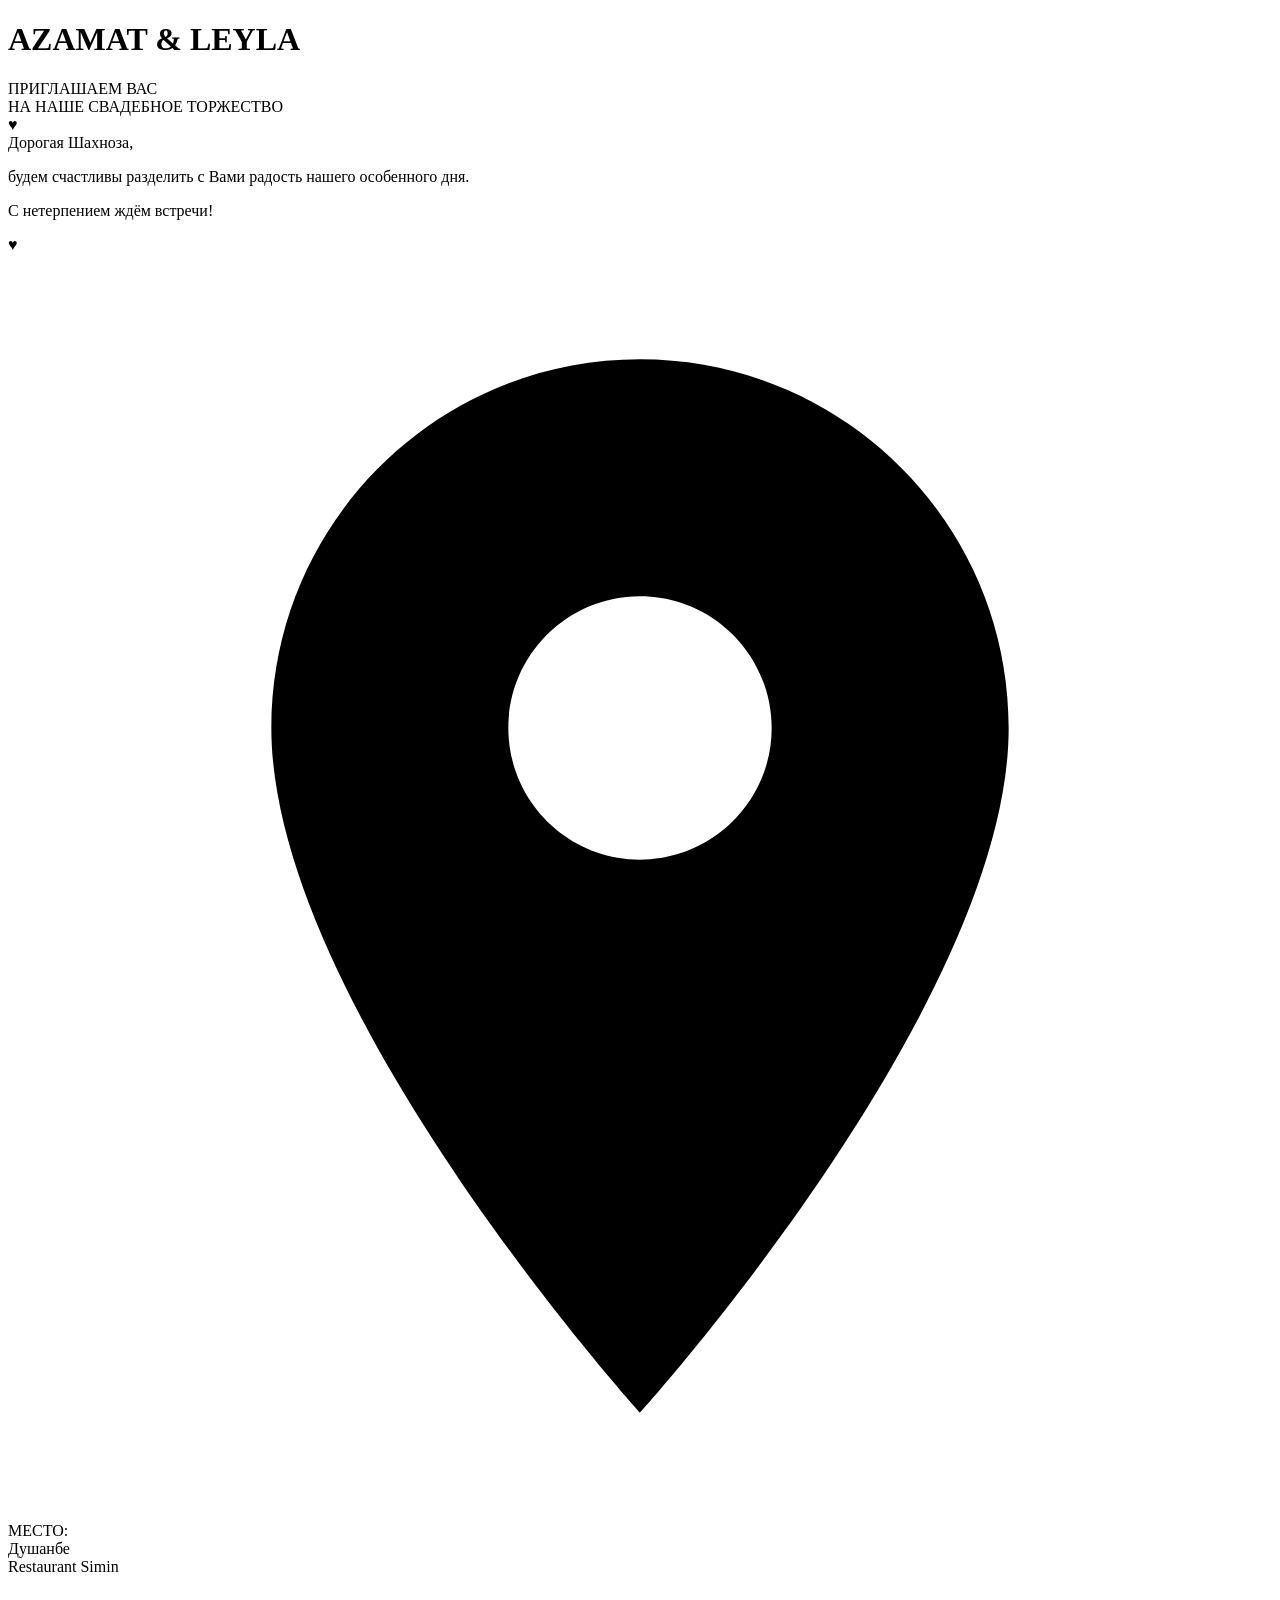
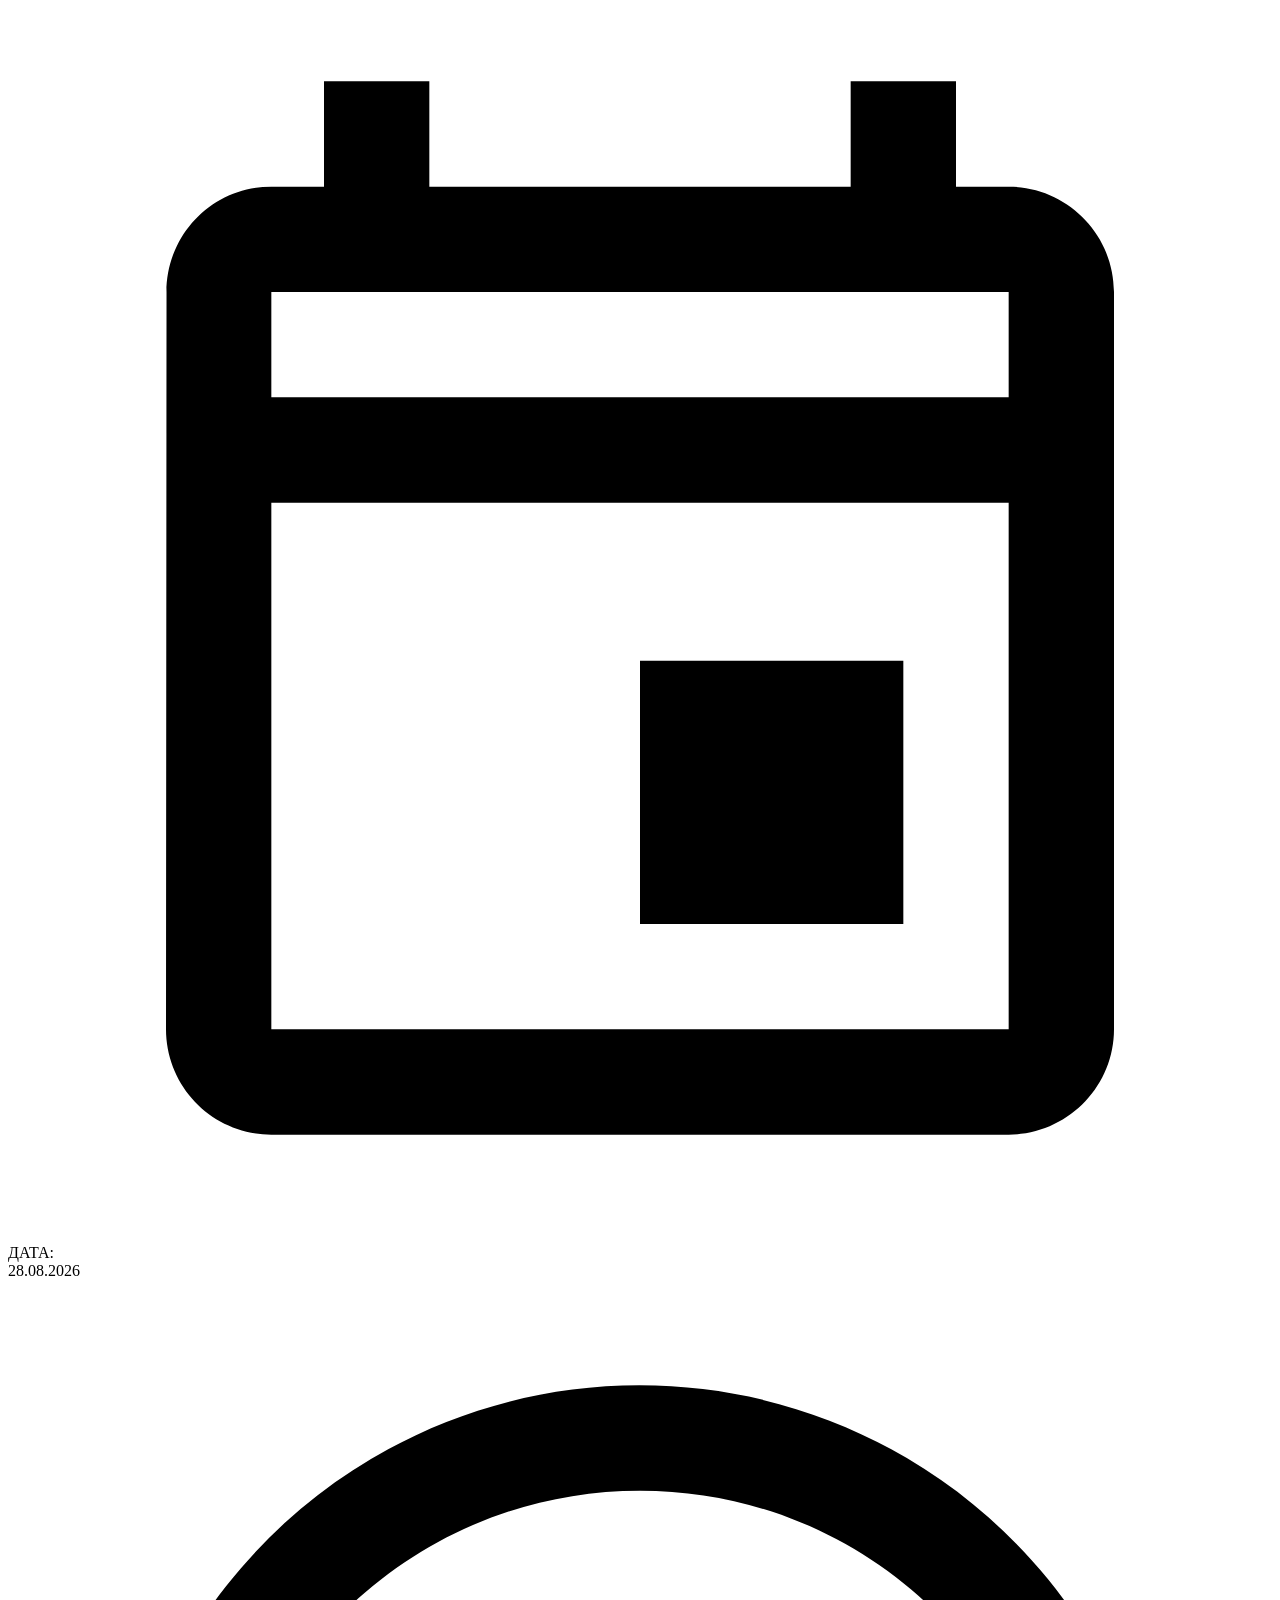
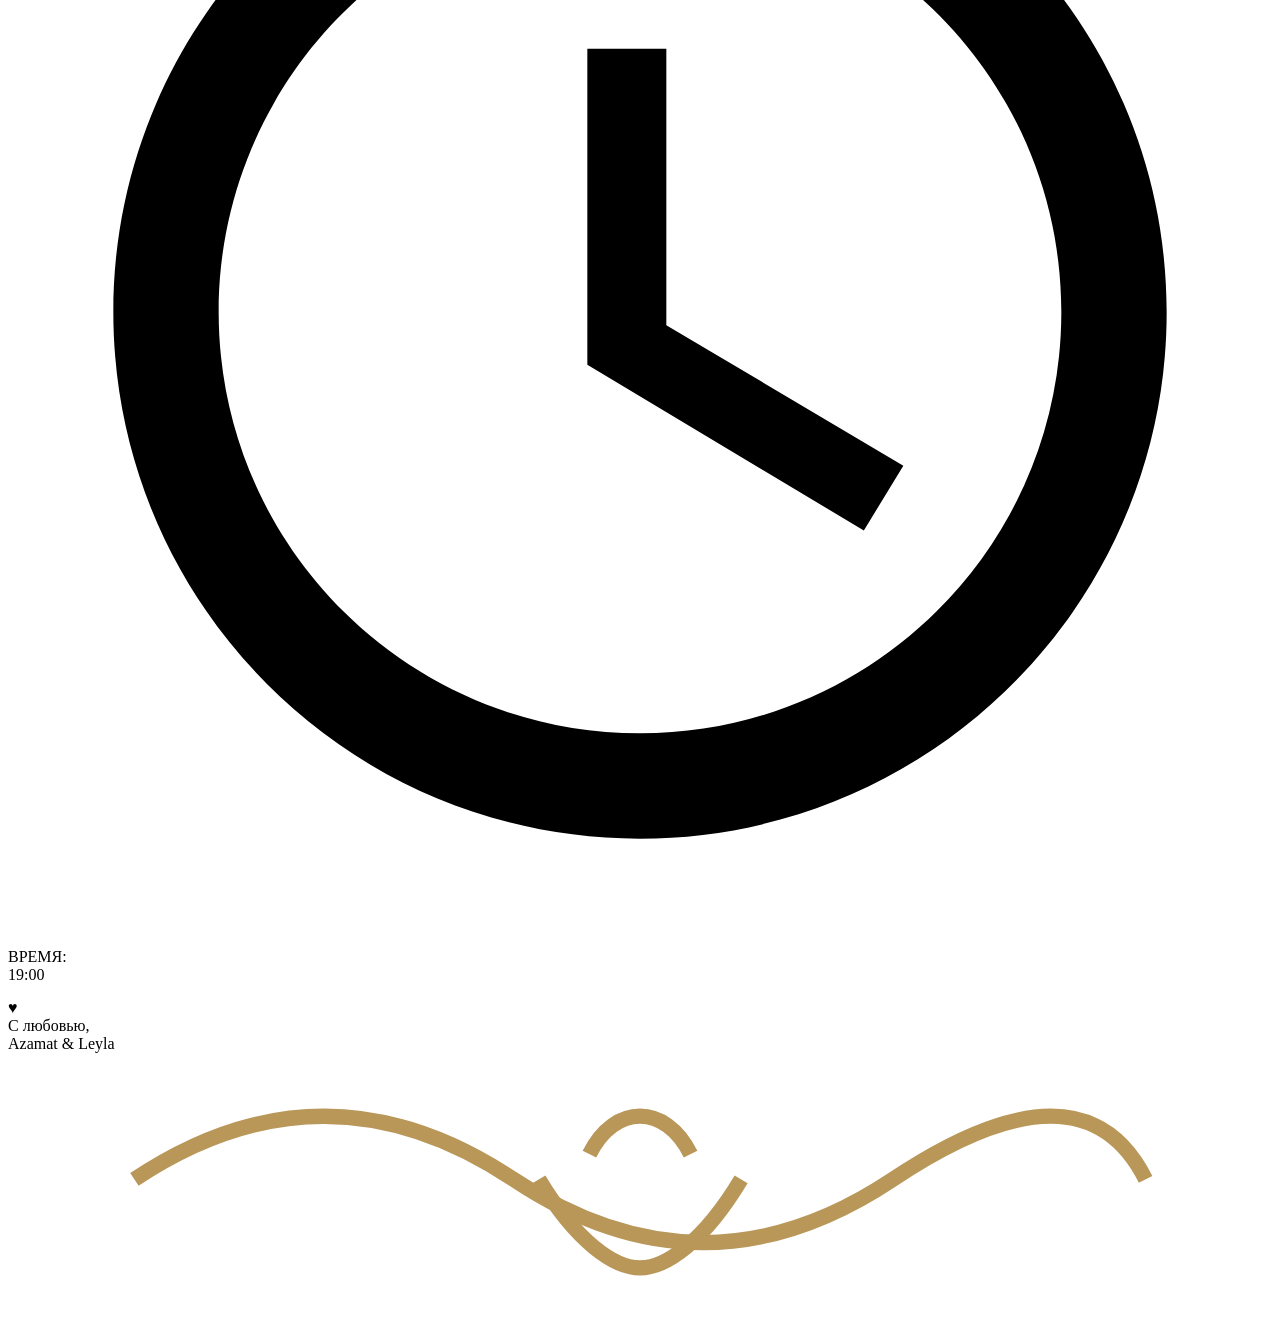
==== index.html @ e1b3cc26 "Update and rename Приглашение.html to index.html" ====
<!DOCTYPE html>
<html lang="ru">
<head>
    <meta charset="UTF-8">
    <meta name="viewport" content="width=device-width, initial-scale=1.0">
    <title>Свадебное приглашение — Azamat & Leyla</title>
    <!-- Праздничные шрифты Google Fonts -->
    <link rel="preconnect" href="https://fonts.googleapis.com">
    <link rel="preconnect" href="https://fonts.gstatic.com" crossorigin>
    <link href="https://fonts.googleapis.com/css2?family=Alex+Brush&family=Cormorant+Garamond:ital,wght@0,400;0,500;0,600;0,700;1,400;1,600&family=Montserrat:wght@400;500;600&display=swap" rel="stylesheet">
    <link rel="stylesheet" href="index.css">
</head>
<body>

    <div class="invitation-card">

        <!-- Внешняя и внутренняя рамка -->
        <div class="border-outer">
            <div class="border-inner">

                <!-- Имена молодоженов -->
                <h1 class="names-header">AZAMAT & LEYLA</h1>

                <!-- Подзаголовок -->
                <div class="subtitle">ПРИГЛАШАЕМ ВАС</div>
                <div class="subtitle-sub">НА НАШЕ СВАДЕБНОЕ ТОРЖЕСТВО</div>

                <!-- Разделитель с сердечком -->
                <div class="divider">
                    <span class="divider-heart">♥</span>
                </div>

                <!-- Обращение к гостю -->
                <div class="guest-name">Дорогая Шахноза,</div>

                <!-- Текст приглашения -->
                <p class="invitation-text">
                    будем счастливы разделить с Вами радость нашего особенного дня.
                </p>

                <p class="waiting-text">
                    С нетерпением ждём встречи!
                </p>

                <!-- Разделитель -->
                <div class="divider">
                    <span class="divider-heart">♥</span>
                </div>

                <!-- Блок с информацией (Место, Дата, Время) -->
                <div class="info-block">
                    
                    <!-- МЕСТО -->
                    <div class="info-item">
                        <div class="info-label">
                            <svg class="info-icon" viewBox="0 0 24 24">
                                <path d="M12 2C8.13 2 5 5.13 5 9c0 5.25 7 13 7 13s7-7.75 7-13c0-3.87-3.13-7-7-7zm0 9.5c-1.38 0-2.5-1.12-2.5-2.5s1.12-2.5 2.5-2.5 2.5 1.12 2.5 2.5-1.12 2.5-2.5 2.5z"/>
                            </svg>
                            МЕСТО:
                        </div>
                        <div class="info-value">Душанбе</div>
                        <div class="info-value-sub">Restaurant Simin</div>
                    </div>

                    <div class="info-divider"></div>

                    <!-- ДАТА -->
                    <div class="info-item">
                        <div class="info-label">
                            <svg class="info-icon" viewBox="0 0 24 24">
                                <path d="M19 4h-1V2h-2v2H8V2H6v2H5c-1.11 0-1.99.9-1.99 2L3 20c0 1.1.89 2 2 2h14c1.1 0 2-.9 2-2V6c0-1.1-.9-2-2-2zm0 16H5V10h14v10zm0-12H5V6h14v2zm-7 5h5v5h-5z"/>
                            </svg>
                            ДАТА:
                        </div>
                        <div class="info-value">28.08.2026</div>
                    </div>

                    <div class="info-divider"></div>

                    <!-- ВРЕМЯ -->
                    <div class="info-item">
                        <div class="info-label">
                            <svg class="info-icon" viewBox="0 0 24 24">
                                <path d="M11.99 2C6.47 2 2 6.48 2 12s4.47 10 9.99 10C17.52 22 22 17.52 22 12S17.52 2 11.99 2zM12 20c-4.42 0-8-3.58-8-8s3.58-8 8-8 8 3.58 8 8-3.58 8-8 8zm.5-13H11v6l5.25 3.15.75-1.23-4.5-2.67z"/>
                            </svg>
                            ВРЕМЯ:
                        </div>
                        <div class="info-value">19:00</div>
                    </div>

                </div>

                <!-- Разделитель -->
                <div class="divider" style="margin-top: 15px;"><span class="divider-heart">♥</span>
                </div>

                <!-- Завершение с каллиграфическим шрифтом -->
                <div class="signature-block">
                    <div class="with-love">С любовью,</div>
                    <div class="couple-signature">Azamat & Leyla</div>
                </div>

                <!-- Завитушка (орнамент снизу) -->
                <svg class="ornament-bottom" viewBox="0 0 100 20" fill="none" stroke="#b89759" stroke-width="1.2">
                    <path d="M10,10 Q25,0 40,10 T70,10 T90,10" fill="none"/>
                    <path d="M42,10 C45,15 48,17 50,17 C52,17 55,15 58,10" fill="none"/>
                    <path d="M46,8 C48,4 52,4 54,8" fill="none"/>
                </svg>

            </div>
        </div>
    </div>

</body>
</html>
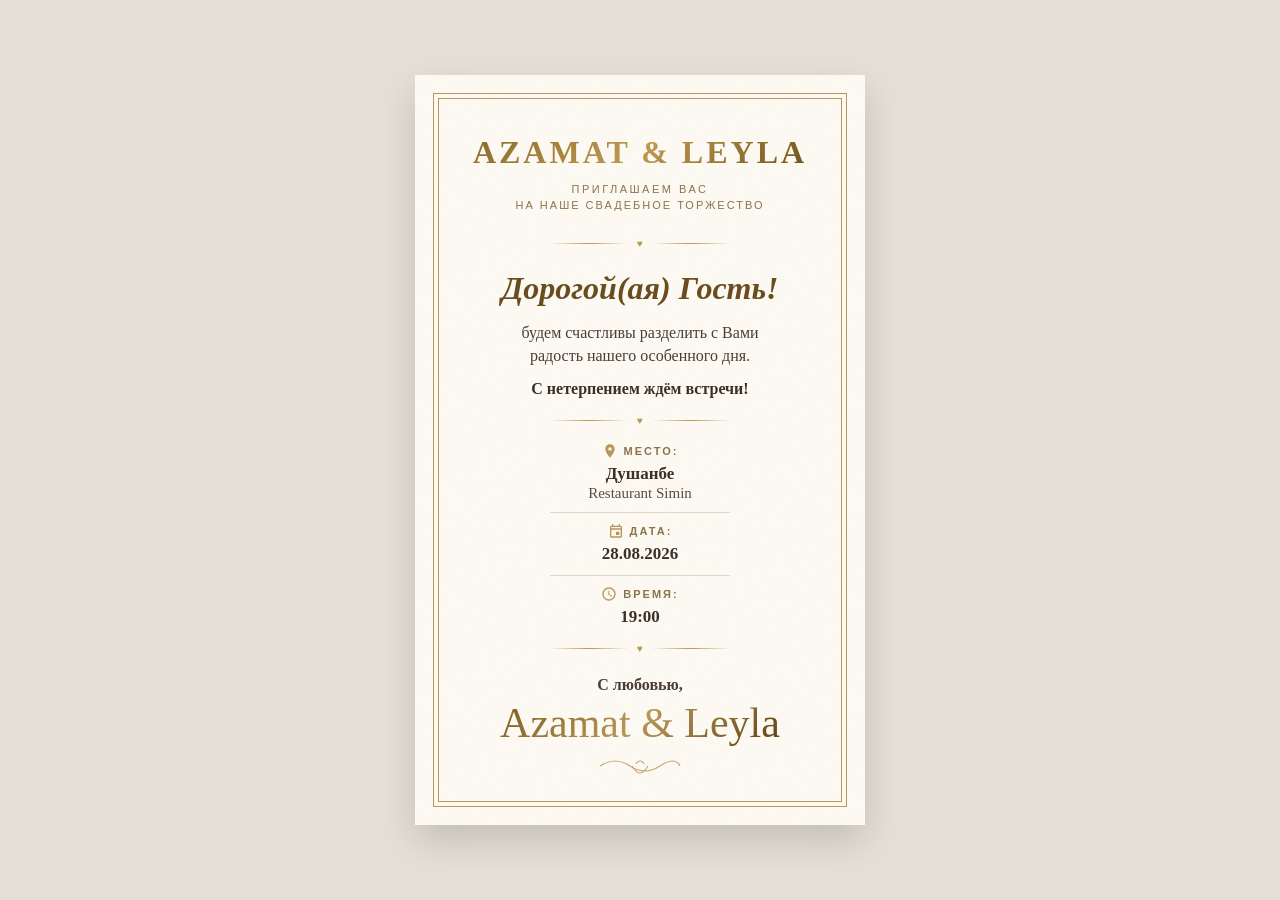
==== commit 69e8d2a6: "Update index.html" ====
--- a/index.html
+++ b/index.html
@@ -31,7 +31,7 @@
                 </div>
 
                 <!-- Обращение к гостю -->
-                <div class="guest-name">Дорогая Шахноза,</div>
+                <div class="guest-name">Дорогой(ая) <span id="guest-name">Гость</span>!</div>
 
                 <!-- Текст приглашения -->
                 <p class="invitation-text">
@@ -109,6 +109,13 @@
 
             </div>
         </div>
+        <!-- Скрипт подстановки имени -->
+    <script>
+      const name = new URLSearchParams(window.location.search).get('name');
+      if (name) {
+        document.getElementById('guest-name').textContent = name;
+      }
+    </script>
     </div>
 
 </body>
--- a/index.css
+++ b/index.css
@@ -0,0 +1,213 @@
+* {
+    box-sizing: border-box;
+    margin: 0;
+    padding: 0;
+}
+
+body {
+    background-color: #e5dfd5;
+    display: flex;
+    justify-content: center;
+    align-items: center;
+    min-height: 100vh;
+    padding: 20px 10px;
+    font-family: 'Cormorant Garamond', serif;
+    color: #4a3b32;
+}
+
+/* Главная карточка приглашения */
+.invitation-card {
+    background: #fdfaf3 url('data:image/svg+xml;utf8,<svg xmlns="http://www.w3.org/2000/svg" width="100" height="100" viewBox="0 0 100 100"><filter id="n"><feTurbulence type="fractalNoise" baseFrequency="0.8" numOctaves="3" stitchTiles="stitch"/></filter><rect width="100" height="100" filter="url(%23n)" opacity="0.03"/></svg>');
+    width: 100%;
+    max-width: 450px;
+    padding: 18px;
+    position: relative;
+    box-shadow: 0 15px 35px rgba(0, 0, 0, 0.15);
+    overflow: hidden;
+}
+
+/* Двойная золотая рамка */
+.border-outer {
+    border: 1px solid #b89759;
+    padding: 4px;
+    height: 100%;
+}
+
+.border-inner {
+    border: 1.5px solid #b89759;
+    padding: 35px 20px 25px 20px;
+    display: flex;
+    flex-direction: column;
+    align-items: center;
+    text-align: center;
+    position: relative;
+}
+
+/* Имена молодоженов */
+.names-header {
+    font-family: 'Cormorant Garamond', serif;
+    font-size: 32px;
+    font-weight: 600;
+    letter-spacing: 3px;
+    background: linear-gradient(135deg, #8a692a 0%, #bf994e 50%, #70521c 100%);
+    -webkit-background-clip: text;
+    -webkit-text-fill-color: transparent;
+    text-transform: uppercase;
+    margin-bottom: 12px;
+}
+
+/* Подзаголовки */
+.subtitle {
+    font-family: 'Montserrat', sans-serif;
+    font-size: 11px;
+    letter-spacing: 2.5px;
+    color: #8c734b;
+    text-transform: uppercase;
+    margin-bottom: 4px;
+    font-weight: 500;
+}
+
+.subtitle-sub {
+    font-family: 'Montserrat', sans-serif;
+    font-size: 11px;
+    letter-spacing: 2px;
+    color: #8c734b;
+    text-transform: uppercase;
+    margin-bottom: 15px;
+    font-weight: 500;
+}
+
+/* Разделительные линии */
+.divider {
+    width: 100%;
+    display: flex;
+    align-items: center;
+    justify-content: center;
+    margin: 12px 0;
+}
+
+.divider::before, .divider::after {
+    content: "";
+    height: 1px;
+    width: 80px;
+    background: linear-gradient(90deg, transparent, #b89759, transparent);
+}
+
+.divider-heart {
+    color: #b89759;
+    font-size: 10px;
+    margin: 0 8px;
+}
+
+/* Имя гостя — «Дорогая Шахноза» */
+.guest-name {
+    font-family: 'Cormorant Garamond', serif;
+    font-style: italic;
+    font-size: 32px;
+    color: #694d1f;
+    margin: 8px 0 14px 0;
+    font-weight: 600;
+    line-height: 1.2;
+}
+
+/* Текст приглашения */
+.invitation-text {
+    font-size: 16px;
+    line-height: 1.45;
+    color: #4a3e35;
+    max-width: 290px;
+    margin-bottom: 12px;
+    font-weight: 500;
+}
+
+.waiting-text {
+    font-size: 16px;
+    font-weight: 600;
+    color: #3b3028;
+    margin-bottom: 5px;
+}
+
+/* Детали события (Место, Дата, Время) */
+.info-block {
+    width: 100%;
+    display: flex;
+    flex-direction: column;
+    align-items: center;
+    margin-top: 5px;
+}
+
+.info-item {
+    display: flex;
+    flex-direction: column;
+    align-items: center;
+    width: 100%;
+}
+
+.info-label {
+    display: flex;
+    align-items: center;
+    gap: 6px;
+    font-family: 'Montserrat', sans-serif;
+    font-size: 11px;
+    letter-spacing: 2px;
+    color: #8c734b;
+    font-weight: 600;
+    text-transform: uppercase;
+    margin-bottom: 4px;
+}
+
+.info-icon {
+    width: 16px;
+    height: 16px;
+    fill: #b89759;
+}
+
+.info-value {
+    font-size: 17px;
+    color: #3b3028;
+    font-weight: 600;
+    line-height: 1.3;
+}
+
+.info-value-sub {
+    font-size: 15px;
+    color: #5c4d40;
+    font-weight: 500;
+}
+
+.info-divider {
+    width: 180px;
+    height: 1px;
+    background: #e3d7c3;
+    margin: 10px 0;
+}
+
+/* Подпись */
+.signature-block {
+    margin-top: 10px;
+}
+
+.with-love {
+    font-size: 16px;
+    font-weight: 600;
+    color: #4a3e35;
+    margin-bottom: 2px;
+}
+
+/* Свадебный каллиграфический шрифт для подписи */
+.couple-signature {
+    font-family: 'Alex Brush', cursive;
+    font-size: 42px;background: linear-gradient(135deg, #7a5a1f 0%, #b89759 50%, #5c4112 100%);
+    -webkit-background-clip: text;
+    -webkit-text-fill-color: transparent;
+    line-height: 1.2;
+    padding-top: 2px;
+}
+
+/* Нижний орнамент */
+.ornament-bottom {
+    margin-top: 8px;
+    width: 100px;
+    height: 20px;
+    opacity: 0.8;
+}
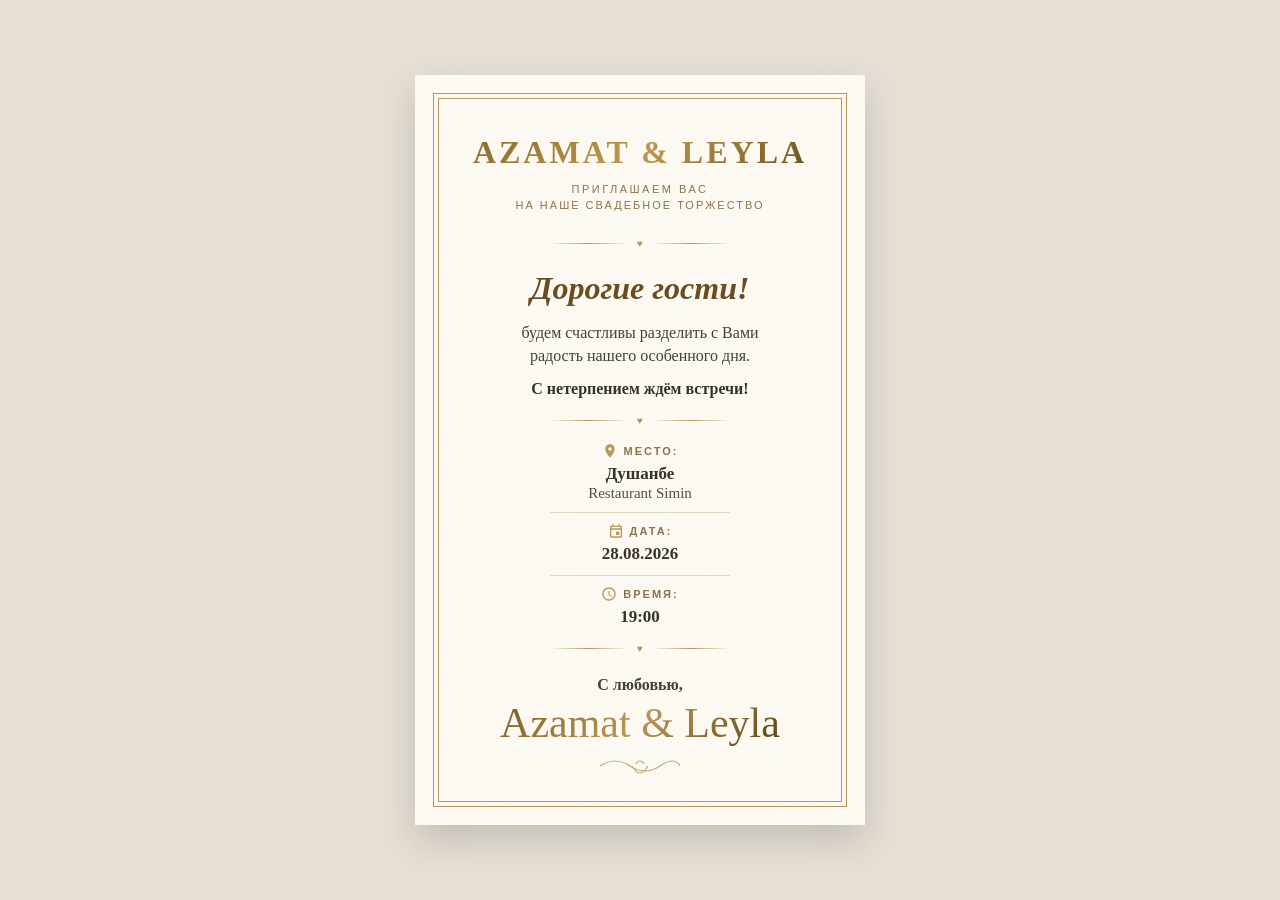
==== commit ff709283: "Update index.html" ====
--- a/index.html
+++ b/index.html
@@ -31,7 +31,7 @@
                 </div>
 
                 <!-- Обращение к гостю -->
-                <div class="guest-name">Дорогой(ая) <span id="guest-name">Гость</span>!</div>
+                <div class="guest-name"><span id="guest-name">Дорогие гости</span>!</div>
 
                 <!-- Текст приглашения -->
                 <p class="invitation-text">
@@ -110,12 +110,19 @@
             </div>
         </div>
         <!-- Скрипт подстановки имени -->
-    <script>
-      const name = new URLSearchParams(window.location.search).get('name');
-      if (name) {
-        document.getElementById('guest-name').textContent = name;
-      }
-    </script>
+       <script>
+  const params = new URLSearchParams(window.location.search);
+  const name = params.get('name');
+  const greeting = params.get('greeting'); // Считывает "Дорогой", "Дорогая" или "Дорогие"
+
+  if (name) {
+    let fullText = name;
+    if (greeting) {
+      fullText = greeting + ' ' + name;
+    }
+    document.getElementById('guest-name').textContent = fullText;
+  }
+</script>
     </div>
 
 </body>
